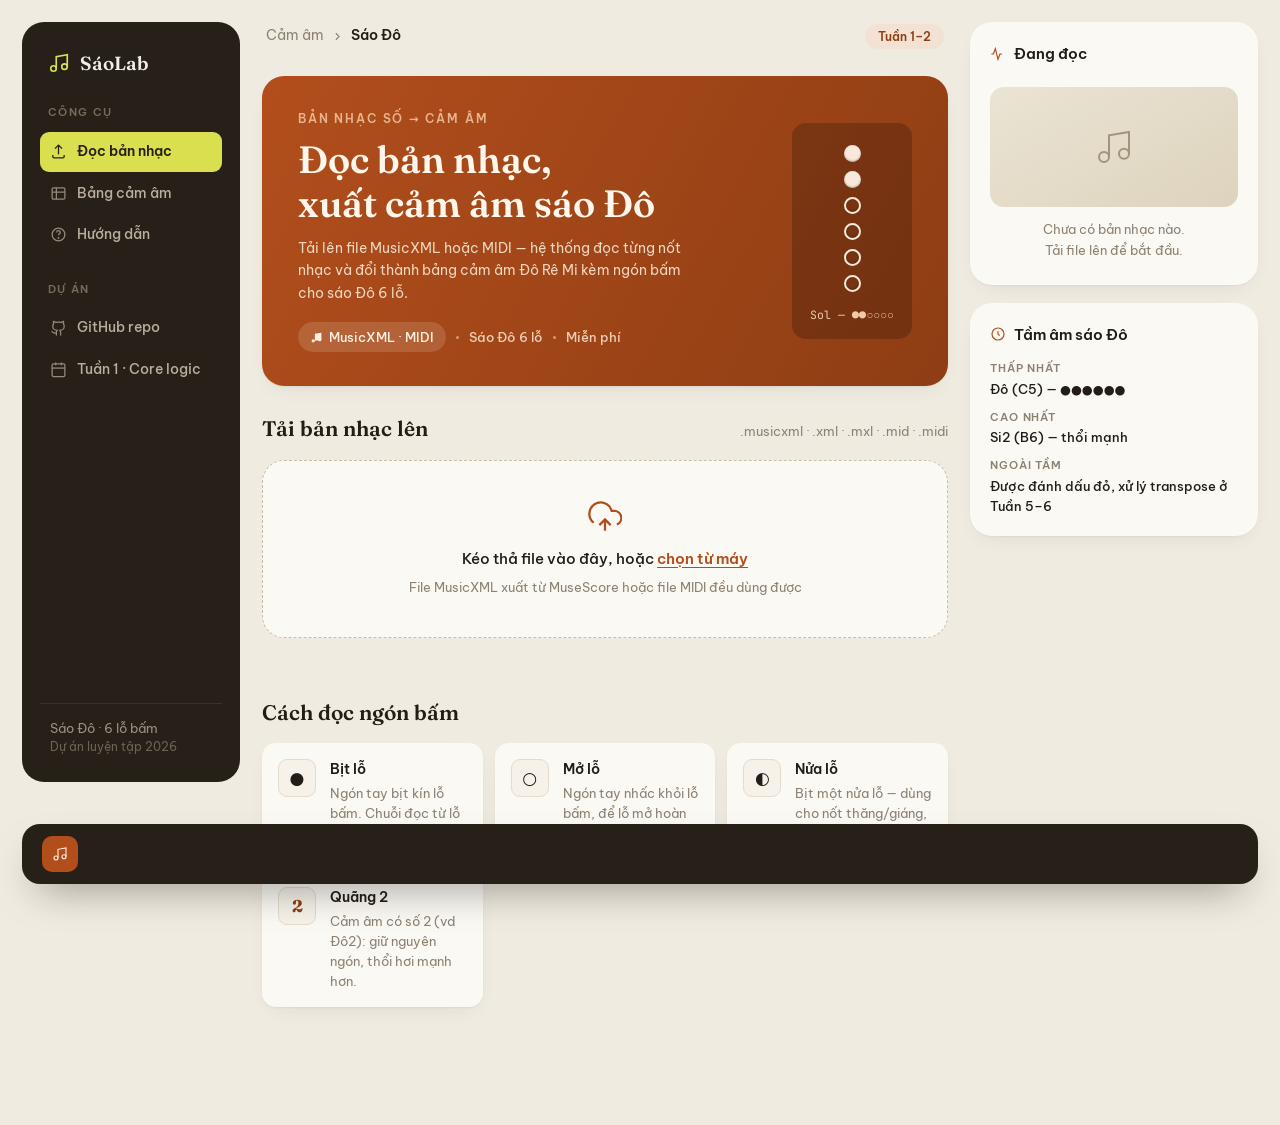
==== static/index.html @ ae049bcb "Tuần 1-2: Core logic đọc bản nhạc → cảm âm sáo Đô - FastAPI: POST /api/parse nhận MusicXML/MIDI, trả" ====
<!DOCTYPE html>
<html lang="vi">
<head>
<meta charset="UTF-8">
<meta name="viewport" content="width=device-width, initial-scale=1">
<title>Cảm âm sáo Đô — Đọc bản nhạc</title>
<link rel="preconnect" href="https://fonts.googleapis.com">
<link rel="preconnect" href="https://fonts.gstatic.com" crossorigin>
<link href="https://fonts.googleapis.com/css2?family=Fraunces:opsz,wght@9..144,500;9..144,600;9..144,700&family=Be+Vietnam+Pro:wght@400;500;600;700&family=JetBrains+Mono:wght@400;600&display=swap" rel="stylesheet">
<link rel="stylesheet" href="style.css">
</head>
<body>

<div class="app">

  <!-- ===== Sidebar ===== -->
  <aside class="sidebar">
    <div class="logo">
      <svg viewBox="0 0 24 24" fill="none" stroke="currentColor" stroke-width="1.8" width="22" height="22" aria-hidden="true">
        <path d="M9 18V5l12-2v13"/><circle cx="6" cy="18" r="3"/><circle cx="18" cy="16" r="3"/>
      </svg>
      <span>SáoLab</span>
    </div>

    <nav class="nav-group" aria-label="Công cụ">
      <p class="nav-title">Công cụ</p>
      <a href="#doc-ban-nhac" class="nav-item active">
        <svg viewBox="0 0 24 24" fill="none" stroke="currentColor" stroke-width="1.8" width="17" height="17" aria-hidden="true"><path d="M12 3v13"/><path d="m7 8 5-5 5 5"/><path d="M4 17v2a2 2 0 0 0 2 2h12a2 2 0 0 0 2-2v-2"/></svg>
        Đọc bản nhạc
      </a>
      <a href="#ket-qua" class="nav-item">
        <svg viewBox="0 0 24 24" fill="none" stroke="currentColor" stroke-width="1.8" width="17" height="17" aria-hidden="true"><rect x="3" y="4" width="18" height="16" rx="2"/><path d="M3 10h18M9 4v16"/></svg>
        Bảng cảm âm
      </a>
      <a href="#huong-dan" class="nav-item">
        <svg viewBox="0 0 24 24" fill="none" stroke="currentColor" stroke-width="1.8" width="17" height="17" aria-hidden="true"><circle cx="12" cy="12" r="9"/><path d="M9.5 9a2.5 2.5 0 0 1 5 0c0 1.7-2.5 2-2.5 4"/><circle cx="12" cy="17" r=".5" fill="currentColor"/></svg>
        Hướng dẫn
      </a>
    </nav>

    <nav class="nav-group" aria-label="Dự án">
      <p class="nav-title">Dự án</p>
      <a href="https://github.com/ducnguyenzz2208-wq/musicweb" target="_blank" rel="noopener" class="nav-item">
        <svg viewBox="0 0 24 24" fill="none" stroke="currentColor" stroke-width="1.8" width="17" height="17" aria-hidden="true"><path d="M15 22v-4a4.8 4.8 0 0 0-1-3.5c3 0 6-2 6-5.5.08-1.25-.27-2.48-1-3.5.28-1.15.28-2.35 0-3.5 0 0-1 0-3 1.5-2.64-.5-5.36-.5-8 0C6 2 5 2 5 2c-.3 1.15-.3 2.35 0 3.5A5.4 5.4 0 0 0 4 9c0 3.5 3 5.5 6 5.5-.39.49-.68 1.05-.85 1.65S8.93 17.38 9 18v4"/><path d="M9 18c-4.51 2-5-2-7-2"/></svg>
        GitHub repo
      </a>
      <span class="nav-item nav-static">
        <svg viewBox="0 0 24 24" fill="none" stroke="currentColor" stroke-width="1.8" width="17" height="17" aria-hidden="true"><path d="M8 2v4M16 2v4"/><rect x="3" y="4" width="18" height="18" rx="2"/><path d="M3 10h18"/></svg>
        Tuần 1 · Core logic
      </span>
    </nav>

    <div class="sidebar-foot">
      <p>Sáo Đô · 6 lỗ bấm</p>
      <p class="dim">Dự án luyện tập 2026</p>
    </div>
  </aside>

  <!-- ===== Main ===== -->
  <main class="main" id="doc-ban-nhac">

    <header class="topbar">
      <nav class="crumbs" aria-label="Vị trí">
        <span>Cảm âm</span>
        <svg viewBox="0 0 24 24" fill="none" stroke="currentColor" stroke-width="2" width="13" height="13" aria-hidden="true"><path d="m9 18 6-6-6-6"/></svg>
        <strong>Sáo Đô</strong>
      </nav>
      <div class="topbar-right">
        <span class="badge-week">Tuần 1–2</span>
      </div>
    </header>

    <!-- Hero -->
    <section class="hero">
      <div class="hero-text">
        <p class="hero-eyebrow">Bản nhạc số → cảm âm</p>
        <h1>Đọc bản nhạc,<br>xuất cảm âm sáo Đô</h1>
        <p class="hero-sub">Tải lên file MusicXML hoặc MIDI — hệ thống đọc từng nốt nhạc
        và đổi thành bảng cảm âm Đô&nbsp;Rê&nbsp;Mi kèm ngón bấm cho sáo Đô 6 lỗ.</p>
        <div class="hero-meta">
          <span class="hero-chip">
            <svg viewBox="0 0 24 24" fill="currentColor" width="13" height="13" aria-hidden="true"><path d="M9 18V5l12-2v13"/><circle cx="6" cy="18" r="3"/><circle cx="18" cy="16" r="3"/></svg>
            MusicXML · MIDI
          </span>
          <span class="hero-dot" aria-hidden="true"></span>
          <span>Sáo Đô 6 lỗ</span>
          <span class="hero-dot" aria-hidden="true"></span>
          <span>Miễn phí</span>
        </div>
      </div>
      <div class="hero-art" aria-hidden="true">
        <div class="hero-holes">
          <span class="h"></span><span class="h"></span><span class="h open"></span>
          <span class="h open"></span><span class="h open"></span><span class="h open"></span>
        </div>
        <p class="hero-art-label">Sol — ●●○○○○</p>
      </div>
    </section>

    <!-- Upload -->
    <section class="upload-wrap">
      <div class="section-head">
        <h2>Tải bản nhạc lên</h2>
        <span class="section-hint">.musicxml · .xml · .mxl · .mid · .midi</span>
      </div>

      <div class="dropzone" id="dropzone" tabindex="0" role="button"
           aria-label="Kéo thả hoặc bấm để chọn file bản nhạc">
        <svg class="dz-icon" viewBox="0 0 24 24" fill="none" stroke="currentColor" stroke-width="1.6" width="34" height="34" aria-hidden="true">
          <path d="M12 13v8"/><path d="m8 17 4-4 4 4"/>
          <path d="M20.4 16.6A5 5 0 0 0 18 7h-1.3A8 8 0 1 0 4 15.3"/>
        </svg>
        <p class="dz-main">Kéo thả file vào đây, hoặc <span class="dz-link">chọn từ máy</span></p>
        <p class="dz-sub">File MusicXML xuất từ MuseScore hoặc file MIDI đều dùng được</p>
        <input type="file" id="fileInput" accept=".xml,.musicxml,.mxl,.mid,.midi" hidden>
      </div>

      <p class="upload-status" id="uploadStatus" role="status" aria-live="polite"></p>
    </section>

    <!-- Results -->
    <section class="results" id="ket-qua" hidden>
      <div class="section-head">
        <h2>Bảng cảm âm</h2>
        <button class="btn-download" id="btnDownload" type="button">
          <svg viewBox="0 0 24 24" fill="none" stroke="currentColor" stroke-width="2" width="15" height="15" aria-hidden="true"><path d="M12 3v12"/><path d="m7 11 5 5 5-5"/><path d="M5 21h14"/></svg>
          Tải về (.txt)
        </button>
      </div>

      <div class="stats" id="stats"></div>

      <div class="table-scroll">
        <table class="note-table" id="noteTable">
          <thead>
            <tr>
              <th class="col-num">#</th>
              <th>Nốt nhạc</th>
              <th>Cảm âm</th>
              <th>Ngón bấm</th>
              <th>Trường độ</th>
              <th>Ghi chú</th>
            </tr>
          </thead>
          <tbody></tbody>
        </table>
      </div>
    </section>

    <!-- Guide -->
    <section class="guide" id="huong-dan">
      <div class="section-head"><h2>Cách đọc ngón bấm</h2></div>
      <div class="guide-grid">
        <article class="guide-card">
          <span class="guide-sym">●</span>
          <div><h3>Bịt lỗ</h3><p>Ngón tay bịt kín lỗ bấm. Chuỗi đọc từ lỗ gần lỗ thổi nhất.</p></div>
        </article>
        <article class="guide-card">
          <span class="guide-sym">○</span>
          <div><h3>Mở lỗ</h3><p>Ngón tay nhấc khỏi lỗ bấm, để lỗ mở hoàn toàn.</p></div>
        </article>
        <article class="guide-card">
          <span class="guide-sym">◐</span>
          <div><h3>Nửa lỗ</h3><p>Bịt một nửa lỗ — dùng cho nốt thăng/giáng, cần tập thêm.</p></div>
        </article>
        <article class="guide-card">
          <span class="guide-sym accent">2</span>
          <div><h3>Quãng 2</h3><p>Cảm âm có số 2 (vd Đô2): giữ nguyên ngón, thổi hơi mạnh hơn.</p></div>
        </article>
      </div>
    </section>

  </main>

  <!-- ===== Right rail ===== -->
  <aside class="rail">
    <div class="rail-card now-reading">
      <div class="rail-head">
        <svg viewBox="0 0 24 24" fill="none" stroke="currentColor" stroke-width="1.8" width="16" height="16" aria-hidden="true"><path d="M2 12h3l3-8 4 16 3-8h3"/></svg>
        <h2>Đang đọc</h2>
      </div>
      <div class="reading-empty" id="readingEmpty">
        <div class="reading-art" aria-hidden="true">
          <svg viewBox="0 0 24 24" fill="none" stroke="currentColor" stroke-width="1.2" width="40" height="40"><path d="M9 18V5l12-2v13"/><circle cx="6" cy="18" r="3"/><circle cx="18" cy="16" r="3"/></svg>
        </div>
        <p>Chưa có bản nhạc nào.<br>Tải file lên để bắt đầu.</p>
      </div>
      <div class="reading-info" id="readingInfo" hidden>
        <p class="reading-name" id="readingName"></p>
        <dl class="reading-facts" id="readingFacts"></dl>
      </div>
    </div>

    <div class="rail-card">
      <div class="rail-head">
        <svg viewBox="0 0 24 24" fill="none" stroke="currentColor" stroke-width="1.8" width="16" height="16" aria-hidden="true"><circle cx="12" cy="12" r="9"/><path d="M12 8v4l2.5 2.5"/></svg>
        <h2>Tầm âm sáo Đô</h2>
      </div>
      <ul class="range-list">
        <li><span class="range-key">Thấp nhất</span><span class="range-val">Đô (C5) — ●●●●●●</span></li>
        <li><span class="range-key">Cao nhất</span><span class="range-val">Si2 (B6) — thổi mạnh</span></li>
        <li><span class="range-key">Ngoài tầm</span><span class="range-val">Được đánh dấu đỏ, xử lý transpose ở Tuần 5–6</span></li>
      </ul>
    </div>
  </aside>

</div>

<!-- ===== Player-style summary bar ===== -->
<footer class="playbar" id="playbar" hidden>
  <div class="playbar-file">
    <span class="playbar-disc" aria-hidden="true">
      <svg viewBox="0 0 24 24" fill="none" stroke="currentColor" stroke-width="1.6" width="16" height="16"><path d="M9 18V5l12-2v13"/><circle cx="6" cy="18" r="3"/><circle cx="18" cy="16" r="3"/></svg>
    </span>
    <div>
      <p class="playbar-name" id="playbarName"></p>
      <p class="playbar-sub" id="playbarSub"></p>
    </div>
  </div>
  <div class="playbar-strip" id="playbarStrip" aria-label="Dải cảm âm xem nhanh"></div>
  <p class="playbar-count" id="playbarCount"></p>
</footer>

<script src="app.js"></script>
</body>
</html>
---- static/style.css ----
/* =========================================================
   Cảm âm sáo Đô — giao diện tông kem ấm, sidebar tối
   ========================================================= */

:root {
  --cream: #F0EBE1;        /* nền trang */
  --paper: #FBF9F4;        /* nền card */
  --paper-soft: #F6F2E9;   /* card phụ */
  --ink: #221D15;          /* chữ chính */
  --muted: #8D8272;        /* chữ phụ */
  --line: #E3DBCB;         /* viền mảnh */
  --sidebar: #262019;      /* sidebar nâu tối */
  --sidebar-text: #B9AE9D;
  --sidebar-active: #3A3226;
  --accent: #B24E1C;       /* cam đất — hero, nút chính */
  --accent-deep: #8E3D14;
  --accent-soft: #F3E2D3;
  --lime: #D9DF4E;         /* điểm nhấn kiểu waveform */
  --danger: #C03D2E;       /* nốt ngoài tầm */
  --danger-soft: #F7E4E0;
  --amber-soft: #F5EBD2;   /* nốt thăng */
  --radius-lg: 22px;
  --radius-md: 14px;
  --radius-sm: 9px;
  --shadow-card: 0 1px 2px rgba(34, 29, 21, .05), 0 8px 24px -12px rgba(34, 29, 21, .12);
  --font-display: "Fraunces", Georgia, serif;
  --font-body: "Be Vietnam Pro", system-ui, sans-serif;
  --font-mono: "JetBrains Mono", Consolas, monospace;
}

* { box-sizing: border-box; margin: 0; padding: 0; }

html { scroll-behavior: smooth; }
@media (prefers-reduced-motion: reduce) {
  html { scroll-behavior: auto; }
  *, *::before, *::after { animation: none !important; transition: none !important; }
}

body {
  font-family: var(--font-body);
  font-size: 15px;
  line-height: 1.6;
  color: var(--ink);
  background: var(--cream);
  min-height: 100dvh;
  padding-bottom: 96px; /* chỗ cho playbar */
}

/* ===== Khung tổng ===== */
.app {
  display: grid;
  grid-template-columns: 218px minmax(0, 1fr) 288px;
  gap: 22px;
  max-width: 1280px;
  margin: 0 auto;
  padding: 22px;
  align-items: start;
}

/* ===== Sidebar ===== */
.sidebar {
  position: sticky;
  top: 22px;
  display: flex;
  flex-direction: column;
  gap: 26px;
  background: var(--sidebar);
  color: var(--sidebar-text);
  border-radius: var(--radius-lg);
  padding: 26px 18px;
  min-height: calc(100dvh - 140px);
}

.logo {
  display: flex;
  align-items: center;
  gap: 10px;
  color: #F4EFE6;
  font-family: var(--font-display);
  font-size: 19px;
  font-weight: 600;
  padding: 0 8px;
}
.logo svg { color: var(--lime); flex: none; }

.nav-title {
  font-size: 11px;
  font-weight: 600;
  text-transform: uppercase;
  letter-spacing: .12em;
  color: #776C5B;
  padding: 0 8px;
  margin-bottom: 8px;
}

.nav-group { display: flex; flex-direction: column; gap: 2px; }

.nav-item {
  display: flex;
  align-items: center;
  gap: 10px;
  padding: 9px 10px;
  border-radius: var(--radius-sm);
  color: inherit;
  text-decoration: none;
  font-size: 13.5px;
  font-weight: 500;
  transition: background .15s ease, color .15s ease;
}
.nav-item svg { flex: none; opacity: .75; }
.nav-item:hover { background: var(--sidebar-active); color: #EFE9DE; }
.nav-item.active {
  background: var(--lime);
  color: var(--sidebar);
  font-weight: 600;
}
.nav-item.active svg { opacity: 1; }
.nav-item:focus-visible,
.dropzone:focus-visible,
.btn-download:focus-visible {
  outline: 2px solid var(--lime);
  outline-offset: 2px;
}
.nav-static { cursor: default; }

.sidebar-foot {
  margin-top: auto;
  padding: 14px 10px 0;
  border-top: 1px solid #3A3226;
  font-size: 12.5px;
  color: #9C9080;
}
.sidebar-foot .dim { color: #6E6353; font-size: 11.5px; }

/* ===== Main ===== */
.main { display: flex; flex-direction: column; gap: 26px; min-width: 0; }

.topbar {
  display: flex;
  align-items: center;
  justify-content: space-between;
  gap: 12px;
  padding: 2px 4px;
}
.crumbs {
  display: flex;
  align-items: center;
  gap: 7px;
  font-size: 13.5px;
  color: var(--muted);
}
.crumbs strong { color: var(--ink); font-weight: 600; }
.badge-week {
  font-size: 12px;
  font-weight: 600;
  color: var(--accent-deep);
  background: var(--accent-soft);
  border-radius: 999px;
  padding: 5px 13px;
}

/* ===== Hero ===== */
.hero {
  display: grid;
  grid-template-columns: minmax(0, 1fr) 190px;
  gap: 20px;
  align-items: center;
  background: linear-gradient(118deg, var(--accent) 0%, var(--accent-deep) 100%);
  color: #FBEFE4;
  border-radius: var(--radius-lg);
  padding: 34px 36px;
  box-shadow: var(--shadow-card);
}
.hero-eyebrow {
  font-size: 11.5px;
  font-weight: 600;
  text-transform: uppercase;
  letter-spacing: .16em;
  color: #E8B48E;
  margin-bottom: 10px;
}
.hero h1 {
  font-family: var(--font-display);
  font-size: clamp(26px, 3.4vw, 38px);
  font-weight: 600;
  line-height: 1.14;
  text-wrap: balance;
  color: #FFF6EC;
  margin-bottom: 12px;
}
.hero-sub { max-width: 46ch; font-size: 14px; color: #F0D6BF; }
.hero-meta {
  display: flex;
  align-items: center;
  flex-wrap: wrap;
  gap: 10px;
  margin-top: 18px;
  font-size: 12.5px;
  font-weight: 500;
  color: #EDCDB2;
}
.hero-chip {
  display: inline-flex;
  align-items: center;
  gap: 6px;
  background: rgba(255, 246, 236, .14);
  border-radius: 999px;
  padding: 5px 12px;
  color: #FFF1E2;
}
.hero-dot { width: 3px; height: 3px; border-radius: 50%; background: #D89A6C; }

.hero-art {
  justify-self: end;
  text-align: center;
  background: rgba(30, 15, 6, .25);
  border-radius: var(--radius-md);
  padding: 22px 18px 14px;
}
.hero-holes { display: flex; flex-direction: column; gap: 9px; align-items: center; }
.hero-holes .h {
  width: 17px; height: 17px;
  border-radius: 50%;
  background: #F8E9DA;
  box-shadow: inset 0 -1px 2px rgba(0,0,0,.25);
}
.hero-holes .h.open {
  background: transparent;
  border: 2px solid #F8E9DA;
}
.hero-art-label {
  margin-top: 14px;
  font-family: var(--font-mono);
  font-size: 11.5px;
  color: #EFC9A8;
  white-space: nowrap;
}

/* ===== Section chung ===== */
.section-head {
  display: flex;
  align-items: baseline;
  justify-content: space-between;
  gap: 12px;
  margin-bottom: 14px;
}
.section-head h2 {
  font-family: var(--font-display);
  font-size: 21px;
  font-weight: 600;
}
.section-hint { font-size: 12.5px; color: var(--muted); }

/* ===== Dropzone ===== */
.dropzone {
  display: flex;
  flex-direction: column;
  align-items: center;
  gap: 6px;
  text-align: center;
  background: var(--paper);
  border: 1.5px dashed #C9BDA4;
  border-radius: var(--radius-lg);
  padding: 40px 24px;
  cursor: pointer;
  transition: border-color .15s ease, background .15s ease, transform .15s ease;
}
.dropzone:hover, .dropzone.dragover {
  border-color: var(--accent);
  background: #FDF6EE;
}
.dropzone.dragover { transform: scale(1.005); }
.dz-icon { color: var(--accent); margin-bottom: 6px; }
.dz-main { font-size: 15px; font-weight: 500; }
.dz-link { color: var(--accent); font-weight: 600; text-decoration: underline; text-underline-offset: 3px; }
.dz-sub { font-size: 12.5px; color: var(--muted); }

.upload-status { min-height: 22px; margin-top: 10px; font-size: 13.5px; color: var(--muted); }
.upload-status.error { color: var(--danger); font-weight: 500; }
.upload-status.busy::before {
  content: "";
  display: inline-block;
  width: 12px; height: 12px;
  margin-right: 8px;
  border: 2px solid var(--line);
  border-top-color: var(--accent);
  border-radius: 50%;
  vertical-align: -2px;
  animation: quay .7s linear infinite;
}
@keyframes quay { to { transform: rotate(360deg); } }

/* ===== Stats ===== */
.stats {
  display: grid;
  grid-template-columns: repeat(auto-fit, minmax(130px, 1fr));
  gap: 12px;
  margin-bottom: 16px;
}
.stat {
  background: var(--paper);
  border-radius: var(--radius-md);
  padding: 14px 16px;
  box-shadow: var(--shadow-card);
}
.stat .num {
  font-family: var(--font-display);
  font-size: 24px;
  font-weight: 600;
  font-variant-numeric: tabular-nums;
}
.stat .lbl { font-size: 12px; color: var(--muted); font-weight: 500; }
.stat.warn .num { color: var(--danger); }

/* ===== Bảng cảm âm ===== */
.table-scroll {
  overflow-x: auto;
  background: var(--paper);
  border-radius: var(--radius-lg);
  box-shadow: var(--shadow-card);
}
.note-table { width: 100%; border-collapse: collapse; font-size: 13.5px; }
.note-table th {
  text-align: left;
  font-size: 11px;
  font-weight: 600;
  text-transform: uppercase;
  letter-spacing: .1em;
  color: var(--muted);
  padding: 14px 16px 10px;
  border-bottom: 1px solid var(--line);
  white-space: nowrap;
}
.note-table td {
  padding: 10px 16px;
  border-bottom: 1px solid #EFE9DC;
  vertical-align: middle;
}
.note-table tbody tr:last-child td { border-bottom: none; }
.note-table tbody tr:hover td { background: #F7F2E8; }
.col-num { width: 44px; }
.td-num { color: var(--muted); font-variant-numeric: tabular-nums; font-size: 12px; }
.td-pitch { font-family: var(--font-mono); font-size: 12.5px; color: var(--muted); }
.td-camam { font-weight: 600; font-size: 14.5px; }
.td-finger { font-family: var(--font-mono); font-size: 14px; letter-spacing: .12em; white-space: nowrap; }
.td-note-extra { font-size: 12px; color: var(--muted); }

tr.row-rest td { color: #A79B87; background: #F8F4EB; }
tr.row-rest .td-camam { font-weight: 400; font-style: italic; }
tr.row-out td { background: var(--danger-soft); }
tr.row-out .td-camam, tr.row-out .td-note-extra { color: var(--danger); }
tr.row-sharp .td-camam::after {
  content: "nửa lỗ";
  margin-left: 8px;
  font-size: 10px;
  font-weight: 600;
  text-transform: uppercase;
  letter-spacing: .06em;
  color: var(--accent-deep);
  background: var(--amber-soft);
  border-radius: 999px;
  padding: 2px 8px;
  vertical-align: 1px;
}

/* ===== Nút tải về ===== */
.btn-download {
  display: inline-flex;
  align-items: center;
  gap: 7px;
  font: 600 13px var(--font-body);
  color: #FFF6EC;
  background: var(--accent);
  border: none;
  border-radius: 999px;
  padding: 9px 18px;
  cursor: pointer;
  transition: background .15s ease, transform .1s ease;
}
.btn-download:hover { background: var(--accent-deep); }
.btn-download:active { transform: scale(.97); }

/* ===== Guide ===== */
.guide-grid {
  display: grid;
  grid-template-columns: repeat(auto-fit, minmax(200px, 1fr));
  gap: 12px;
}
.guide-card {
  display: flex;
  gap: 14px;
  align-items: flex-start;
  background: var(--paper);
  border-radius: var(--radius-md);
  padding: 16px;
  box-shadow: var(--shadow-card);
}
.guide-sym {
  flex: none;
  width: 38px; height: 38px;
  display: grid;
  place-items: center;
  font-size: 17px;
  background: var(--paper-soft);
  border: 1px solid var(--line);
  border-radius: var(--radius-sm);
}
.guide-sym.accent { color: var(--accent-deep); font-weight: 700; font-family: var(--font-display); }
.guide-card h3 { font-size: 13.5px; font-weight: 600; margin-bottom: 2px; }
.guide-card p { font-size: 12.5px; color: var(--muted); }

/* ===== Right rail ===== */
.rail {
  position: sticky;
  top: 22px;
  display: flex;
  flex-direction: column;
  gap: 18px;
}
.rail-card {
  background: var(--paper);
  border-radius: var(--radius-lg);
  padding: 20px;
  box-shadow: var(--shadow-card);
}
.rail-head {
  display: flex;
  align-items: center;
  gap: 8px;
  margin-bottom: 14px;
  color: var(--ink);
}
.rail-head svg { color: var(--accent); }
.rail-head h2 { font-size: 14.5px; font-weight: 600; }

.reading-empty { text-align: center; color: var(--muted); font-size: 13px; padding: 8px 0 4px; }
.reading-art {
  display: grid;
  place-items: center;
  height: 120px;
  border-radius: var(--radius-md);
  background: linear-gradient(150deg, #EBE4D4, #DDD3BD);
  color: #A2937B;
  margin-bottom: 12px;
}
.reading-name {
  font-weight: 600;
  font-size: 14px;
  margin-bottom: 10px;
  word-break: break-all;
}
.reading-facts { display: flex; flex-direction: column; gap: 7px; }
.reading-facts > div {
  display: flex;
  justify-content: space-between;
  gap: 10px;
  font-size: 12.5px;
}
.reading-facts dt { color: var(--muted); }
.reading-facts dd { font-weight: 600; font-variant-numeric: tabular-nums; }
.reading-facts dd.warn { color: var(--danger); }

.range-list { list-style: none; display: flex; flex-direction: column; gap: 10px; }
.range-list li { display: flex; flex-direction: column; gap: 1px; font-size: 12.5px; }
.range-key { color: var(--muted); font-size: 11px; text-transform: uppercase; letter-spacing: .08em; font-weight: 600; }
.range-val { font-weight: 500; }

/* ===== Playbar ===== */
.playbar {
  position: fixed;
  left: 50%;
  bottom: 16px;
  transform: translateX(-50%);
  width: min(1236px, calc(100vw - 44px));
  display: grid;
  grid-template-columns: minmax(150px, 240px) minmax(0, 1fr) auto;
  align-items: center;
  gap: 18px;
  background: var(--sidebar);
  color: #EFE9DE;
  border-radius: 18px;
  padding: 12px 20px;
  box-shadow: 0 18px 40px -18px rgba(20, 15, 8, .55);
}
.playbar-file { display: flex; align-items: center; gap: 12px; min-width: 0; }
.playbar-disc {
  flex: none;
  width: 36px; height: 36px;
  display: grid;
  place-items: center;
  background: var(--accent);
  color: #FFF1E2;
  border-radius: 10px;
}
.playbar-name {
  font-size: 13px;
  font-weight: 600;
  white-space: nowrap;
  overflow: hidden;
  text-overflow: ellipsis;
}
.playbar-sub { font-size: 11.5px; color: #9C9080; }
.playbar-strip {
  display: flex;
  align-items: flex-end;
  gap: 3px;
  height: 34px;
  overflow: hidden;
}
.playbar-strip .bar {
  flex: none;
  width: 4px;
  border-radius: 2px;
  background: var(--lime);
  opacity: .9;
}
.playbar-strip .bar.rest { background: #55503F; }
.playbar-strip .bar.out { background: #C0563F; }
.playbar-count {
  font-size: 12px;
  color: #B9AE9D;
  font-variant-numeric: tabular-nums;
  white-space: nowrap;
}

/* ===== Responsive ===== */
@media (max-width: 1080px) {
  .app { grid-template-columns: 200px minmax(0, 1fr); }
  .rail { grid-column: 2; position: static; flex-direction: row; flex-wrap: wrap; }
  .rail-card { flex: 1 1 260px; }
}
@media (max-width: 760px) {
  .app { grid-template-columns: 1fr; padding: 14px; gap: 16px; }
  .sidebar {
    position: static;
    min-height: 0;
    flex-direction: row;
    flex-wrap: wrap;
    align-items: center;
    gap: 12px;
    padding: 14px 16px;
  }
  .nav-group { flex-direction: row; flex-wrap: wrap; }
  .nav-title, .sidebar-foot { display: none; }
  .hero { grid-template-columns: 1fr; padding: 26px 22px; }
  .hero-art { display: none; }
  .rail { flex-direction: column; }
  .playbar { grid-template-columns: minmax(0, 1fr) auto; }
  .playbar-strip { display: none; }
}
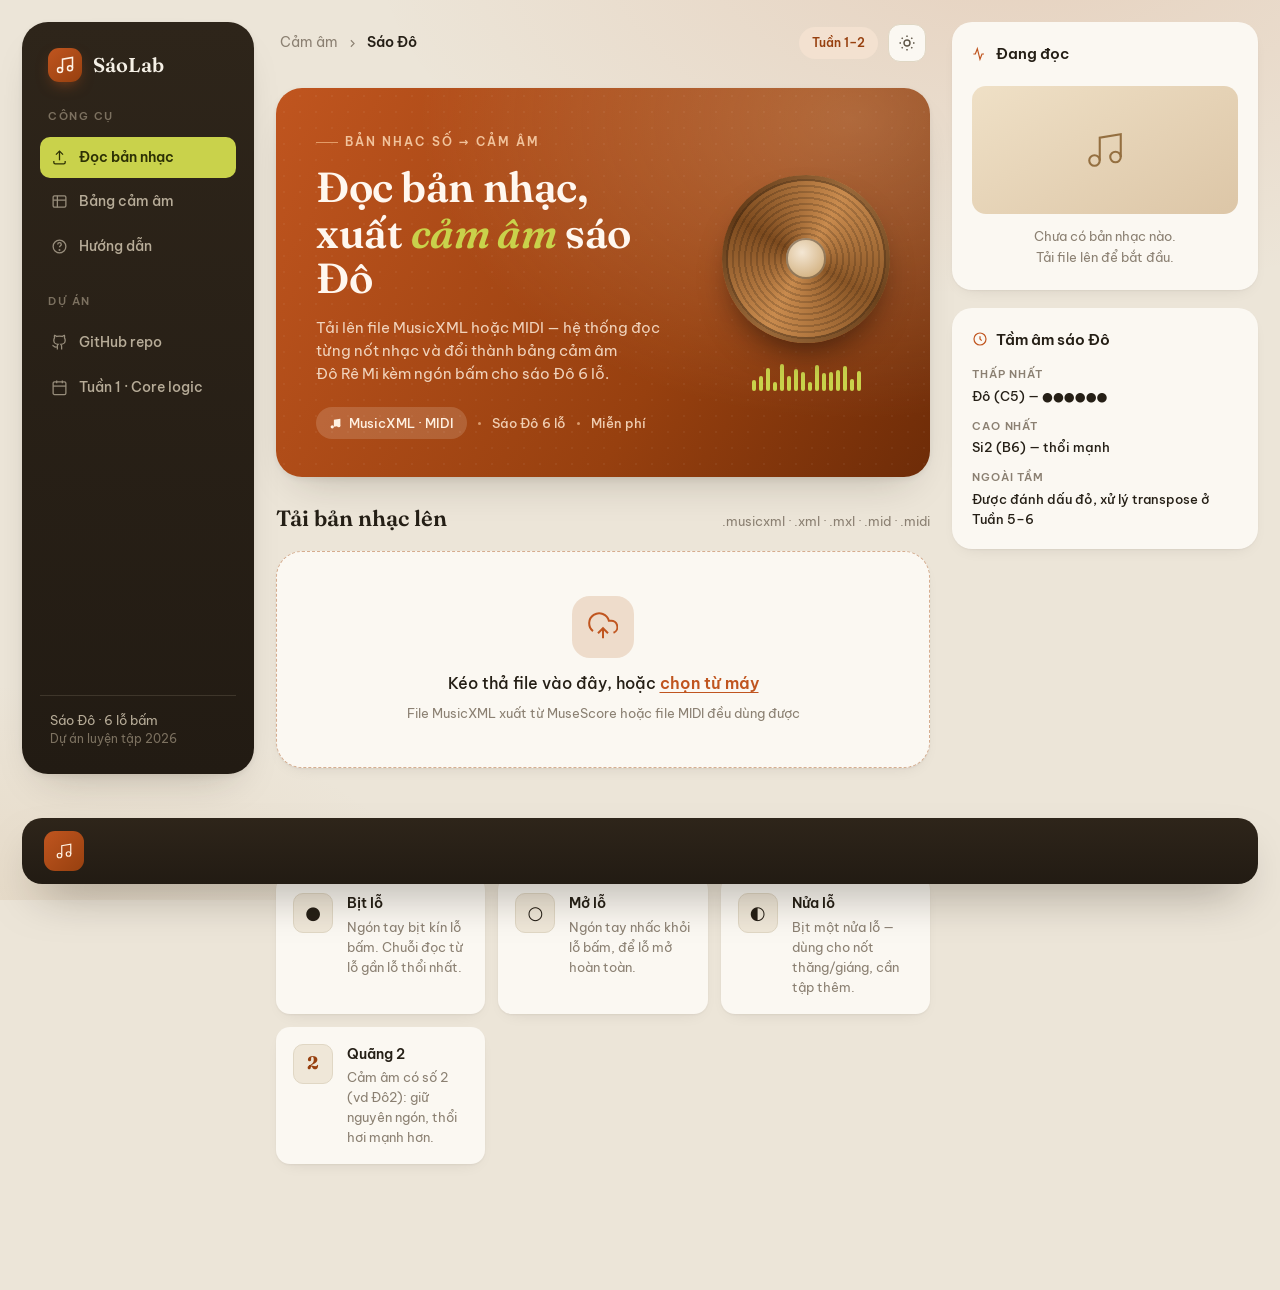
==== commit a80d7fd1: "Thiết kế lại giao diện + thêm bản demo tĩnh - Redesign "music studio": token hoá màu, dark mode + nú" ====
--- a/static/index.html
+++ b/static/index.html
@@ -6,7 +6,7 @@
 <title>Cảm âm sáo Đô — Đọc bản nhạc</title>
 <link rel="preconnect" href="https://fonts.googleapis.com">
 <link rel="preconnect" href="https://fonts.gstatic.com" crossorigin>
-<link href="https://fonts.googleapis.com/css2?family=Fraunces:opsz,wght@9..144,500;9..144,600;9..144,700&family=Be+Vietnam+Pro:wght@400;500;600;700&family=JetBrains+Mono:wght@400;600&display=swap" rel="stylesheet">
+<link href="https://fonts.googleapis.com/css2?family=Fraunces:ital,opsz,wght@0,9..144,500;0,9..144,600;0,9..144,700;1,9..144,600&family=Be+Vietnam+Pro:wght@400;500;600;700&family=JetBrains+Mono:wght@400;600&display=swap" rel="stylesheet">
 <link rel="stylesheet" href="style.css">
 </head>
 <body>
@@ -16,9 +16,9 @@
   <!-- ===== Sidebar ===== -->
   <aside class="sidebar">
     <div class="logo">
-      <svg viewBox="0 0 24 24" fill="none" stroke="currentColor" stroke-width="1.8" width="22" height="22" aria-hidden="true">
-        <path d="M9 18V5l12-2v13"/><circle cx="6" cy="18" r="3"/><circle cx="18" cy="16" r="3"/>
-      </svg>
+      <span class="logo-badge">
+        <svg viewBox="0 0 24 24" fill="none" stroke="currentColor" stroke-width="1.8" width="20" height="20" aria-hidden="true"><path d="M9 18V5l12-2v13"/><circle cx="6" cy="18" r="3"/><circle cx="18" cy="16" r="3"/></svg>
+      </span>
       <span>SáoLab</span>
     </div>
 
@@ -67,6 +67,10 @@
       </nav>
       <div class="topbar-right">
         <span class="badge-week">Tuần 1–2</span>
+        <button class="icon-btn" id="themeToggle" type="button" aria-label="Đổi giao diện sáng/tối">
+          <svg class="sun" viewBox="0 0 24 24" fill="none" stroke="currentColor" stroke-width="1.9" width="18" height="18" aria-hidden="true"><circle cx="12" cy="12" r="4"/><path d="M12 2v2M12 20v2M4.9 4.9l1.4 1.4M17.7 17.7l1.4 1.4M2 12h2M20 12h2M4.9 19.1l1.4-1.4M17.7 6.3l1.4-1.4"/></svg>
+          <svg class="moon" viewBox="0 0 24 24" fill="none" stroke="currentColor" stroke-width="1.9" width="18" height="18" aria-hidden="true"><path d="M21 12.8A9 9 0 1 1 11.2 3a7 7 0 0 0 9.8 9.8z"/></svg>
+        </button>
       </div>
     </header>
 
@@ -74,7 +78,7 @@
     <section class="hero">
       <div class="hero-text">
         <p class="hero-eyebrow">Bản nhạc số → cảm âm</p>
-        <h1>Đọc bản nhạc,<br>xuất cảm âm sáo Đô</h1>
+        <h1>Đọc bản nhạc,<br>xuất <em>cảm âm</em> sáo Đô</h1>
         <p class="hero-sub">Tải lên file MusicXML hoặc MIDI — hệ thống đọc từng nốt nhạc
         và đổi thành bảng cảm âm Đô&nbsp;Rê&nbsp;Mi kèm ngón bấm cho sáo Đô 6 lỗ.</p>
         <div class="hero-meta">
@@ -89,11 +93,8 @@
         </div>
       </div>
       <div class="hero-art" aria-hidden="true">
-        <div class="hero-holes">
-          <span class="h"></span><span class="h"></span><span class="h open"></span>
-          <span class="h open"></span><span class="h open"></span><span class="h open"></span>
-        </div>
-        <p class="hero-art-label">Sol — ●●○○○○</p>
+        <div class="hero-disc"></div>
+        <div class="hero-wave" id="heroWave"></div>
       </div>
     </section>
 
@@ -106,10 +107,9 @@
 
       <div class="dropzone" id="dropzone" tabindex="0" role="button"
            aria-label="Kéo thả hoặc bấm để chọn file bản nhạc">
-        <svg class="dz-icon" viewBox="0 0 24 24" fill="none" stroke="currentColor" stroke-width="1.6" width="34" height="34" aria-hidden="true">
-          <path d="M12 13v8"/><path d="m8 17 4-4 4 4"/>
-          <path d="M20.4 16.6A5 5 0 0 0 18 7h-1.3A8 8 0 1 0 4 15.3"/>
-        </svg>
+        <span class="dz-icon">
+          <svg viewBox="0 0 24 24" fill="none" stroke="currentColor" stroke-width="1.6" width="30" height="30" aria-hidden="true"><path d="M12 13v8"/><path d="m8 17 4-4 4 4"/><path d="M20.4 16.6A5 5 0 0 0 18 7h-1.3A8 8 0 1 0 4 15.3"/></svg>
+        </span>
         <p class="dz-main">Kéo thả file vào đây, hoặc <span class="dz-link">chọn từ máy</span></p>
         <p class="dz-sub">File MusicXML xuất từ MuseScore hoặc file MIDI đều dùng được</p>
         <input type="file" id="fileInput" accept=".xml,.musicxml,.mxl,.mid,.midi" hidden>
@@ -181,11 +181,15 @@
       </div>
       <div class="reading-empty" id="readingEmpty">
         <div class="reading-art" aria-hidden="true">
-          <svg viewBox="0 0 24 24" fill="none" stroke="currentColor" stroke-width="1.2" width="40" height="40"><path d="M9 18V5l12-2v13"/><circle cx="6" cy="18" r="3"/><circle cx="18" cy="16" r="3"/></svg>
+          <svg viewBox="0 0 24 24" fill="none" stroke="currentColor" stroke-width="1.2" width="42" height="42"><path d="M9 18V5l12-2v13"/><circle cx="6" cy="18" r="3"/><circle cx="18" cy="16" r="3"/></svg>
         </div>
         <p>Chưa có bản nhạc nào.<br>Tải file lên để bắt đầu.</p>
       </div>
       <div class="reading-info" id="readingInfo" hidden>
+        <div class="reading-cover" aria-hidden="true">
+          <span class="cover-note" id="coverNote">♪</span>
+          <div class="cover-wave" id="coverWave"></div>
+        </div>
         <p class="reading-name" id="readingName"></p>
         <dl class="reading-facts" id="readingFacts"></dl>
       </div>
@@ -210,7 +214,7 @@
 <footer class="playbar" id="playbar" hidden>
   <div class="playbar-file">
     <span class="playbar-disc" aria-hidden="true">
-      <svg viewBox="0 0 24 24" fill="none" stroke="currentColor" stroke-width="1.6" width="16" height="16"><path d="M9 18V5l12-2v13"/><circle cx="6" cy="18" r="3"/><circle cx="18" cy="16" r="3"/></svg>
+      <svg viewBox="0 0 24 24" fill="none" stroke="currentColor" stroke-width="1.6" width="18" height="18"><path d="M9 18V5l12-2v13"/><circle cx="6" cy="18" r="3"/><circle cx="18" cy="16" r="3"/></svg>
     </span>
     <div>
       <p class="playbar-name" id="playbarName"></p>
--- a/static/style.css
+++ b/static/style.css
@@ -1,31 +1,119 @@
 /* =========================================================
-   Cảm âm sáo Đô — giao diện tông kem ấm, sidebar tối
+   Cảm âm sáo Đô — Giao diện "music studio"
+   Tông kem ấm + gỗ sáo, sidebar espresso, hỗ trợ dark mode.
+   Token hoá màu để light/dark dùng chung component.
    ========================================================= */
 
 :root {
-  --cream: #F0EBE1;        /* nền trang */
-  --paper: #FBF9F4;        /* nền card */
-  --paper-soft: #F6F2E9;   /* card phụ */
-  --ink: #221D15;          /* chữ chính */
-  --muted: #8D8272;        /* chữ phụ */
-  --line: #E3DBCB;         /* viền mảnh */
-  --sidebar: #262019;      /* sidebar nâu tối */
-  --sidebar-text: #B9AE9D;
-  --sidebar-active: #3A3226;
-  --accent: #B24E1C;       /* cam đất — hero, nút chính */
-  --accent-deep: #8E3D14;
-  --accent-soft: #F3E2D3;
-  --lime: #D9DF4E;         /* điểm nhấn kiểu waveform */
-  --danger: #C03D2E;       /* nốt ngoài tầm */
-  --danger-soft: #F7E4E0;
-  --amber-soft: #F5EBD2;   /* nốt thăng */
-  --radius-lg: 22px;
-  --radius-md: 14px;
-  --radius-sm: 9px;
-  --shadow-card: 0 1px 2px rgba(34, 29, 21, .05), 0 8px 24px -12px rgba(34, 29, 21, .12);
-  --font-display: "Fraunces", Georgia, serif;
-  --font-body: "Be Vietnam Pro", system-ui, sans-serif;
-  --font-mono: "JetBrains Mono", Consolas, monospace;
+  /* --- Nền & bề mặt --- */
+  --bg: #ECE5D8;
+  --bg-grain: #E5DCCB;
+  --surface: #FBF8F2;
+  --surface-2: #F4EEE2;
+  --surface-inset: #EFE7D8;
+  --sidebar: #221B13;
+  --sidebar-2: #2E251A;
+  --sidebar-hover: #392F20;
+  --sidebar-text: #B7AC98;
+  --sidebar-dim: #7C7160;
+
+  /* --- Chữ --- */
+  --text: #251F16;
+  --text-2: #5C5344;
+  --muted: #8B8072;
+  --on-accent: #FFF6EC;
+
+  /* --- Đường nét --- */
+  --line: #E0D7C4;
+  --line-2: #EBE3D3;
+
+  /* --- Màu thương hiệu --- */
+  --accent: #C0551F;       /* cam đất */
+  --accent-deep: #97400F;
+  --accent-soft: #F3E1D0;
+  --wood: #B98A4E;         /* gỗ sáo */
+  --wood-soft: #EFE0C6;
+  --lime: #C9D24B;         /* điểm nhấn waveform / active */
+  --lime-ink: #2C3005;
+
+  /* --- Ngữ nghĩa --- */
+  --danger: #C23A2A;
+  --danger-soft: #F7E1DC;
+  --sharp-soft: #F1E6CC;
+
+  /* --- Hình khối --- */
+  --r-xl: 26px;
+  --r-lg: 20px;
+  --r-md: 14px;
+  --r-sm: 10px;
+  --shadow-1: 0 1px 2px rgba(36,27,15,.05), 0 6px 18px -10px rgba(36,27,15,.14);
+  --shadow-2: 0 2px 6px rgba(36,27,15,.07), 0 20px 44px -22px rgba(36,27,15,.28);
+  --shadow-pop: 0 22px 48px -20px rgba(28,20,10,.5);
+
+  /* --- Chữ --- */
+  --font-display: "Fraunces", Georgia, "Times New Roman", serif;
+  --font-body: "Be Vietnam Pro", system-ui, -apple-system, sans-serif;
+  --font-mono: "JetBrains Mono", "Cascadia Code", Consolas, monospace;
+}
+
+/* ---- Dark mode: theo hệ thống ---- */
+@media (prefers-color-scheme: dark) {
+  :root {
+    --bg: #161210;
+    --bg-grain: #1B1613;
+    --surface: #221C17;
+    --surface-2: #2A231D;
+    --surface-inset: #1C1712;
+    --sidebar: #0F0C0A;
+    --sidebar-2: #191410;
+    --sidebar-hover: #2A221A;
+    --sidebar-text: #B3A794;
+    --sidebar-dim: #6E6353;
+    --text: #F2EADD;
+    --text-2: #C3B7A5;
+    --muted: #988C7B;
+    --on-accent: #FFF6EC;
+    --line: #33291F;
+    --line-2: #2A2219;
+    --accent: #E1712F;
+    --accent-deep: #C0551F;
+    --accent-soft: #3A281A;
+    --wood: #C99B5C;
+    --wood-soft: #33281B;
+    --lime: #D3DC5A;
+    --danger: #E8604F;
+    --danger-soft: #3A211C;
+    --sharp-soft: #352C18;
+    --shadow-1: 0 1px 2px rgba(0,0,0,.4), 0 8px 22px -12px rgba(0,0,0,.6);
+    --shadow-2: 0 2px 8px rgba(0,0,0,.5), 0 24px 50px -24px rgba(0,0,0,.8);
+    --shadow-pop: 0 22px 48px -18px rgba(0,0,0,.85);
+  }
+}
+
+/* ---- Ghi đè theo nút toggle (thắng cả media query) ---- */
+:root[data-theme="light"] {
+  --bg: #ECE5D8; --bg-grain: #E5DCCB; --surface: #FBF8F2; --surface-2: #F4EEE2;
+  --surface-inset: #EFE7D8; --sidebar: #221B13; --sidebar-2: #2E251A;
+  --sidebar-hover: #392F20; --sidebar-text: #B7AC98; --sidebar-dim: #7C7160;
+  --text: #251F16; --text-2: #5C5344; --muted: #8B8072; --line: #E0D7C4; --line-2: #EBE3D3;
+  --accent: #C0551F; --accent-deep: #97400F; --accent-soft: #F3E1D0;
+  --wood: #B98A4E; --wood-soft: #EFE0C6; --lime: #C9D24B;
+  --danger: #C23A2A; --danger-soft: #F7E1DC; --sharp-soft: #F1E6CC;
+  --shadow-1: 0 1px 2px rgba(36,27,15,.05), 0 6px 18px -10px rgba(36,27,15,.14);
+  --shadow-2: 0 2px 6px rgba(36,27,15,.07), 0 20px 44px -22px rgba(36,27,15,.28);
+  --shadow-pop: 0 22px 48px -20px rgba(28,20,10,.5);
+}
+:root[data-theme="dark"] {
+  --bg: #161210; --bg-grain: #1B1613; --surface: #221C17; --surface-2: #2A231D;
+  --surface-inset: #1C1712; --sidebar: #0F0C0A; --sidebar-2: #191410;
+  --sidebar-hover: #2A221A; --sidebar-text: #B3A794; --sidebar-dim: #6E6353;
+  --text: #F2EADD; --text-2: #C3B7A5; --muted: #988C7B; --line: #33291F; --line-2: #2A2219;
+  --accent: #E1712F; --accent-deep: #C0551F; --accent-soft: #3A281A;
+  --wood: #C99B5C; --wood-soft: #33281B; --lime: #D3DC5A;
+  --danger: #E8604F; --danger-soft: #3A211C; --sharp-soft: #352C18;
+  --shadow-1: 0 1px 2px rgba(0,0,0,.4), 0 8px 22px -12px rgba(0,0,0,.6);
+  --shadow-2: 0 2px 8px rgba(0,0,0,.5), 0 24px 50px -24px rgba(0,0,0,.8);
+  --shadow-pop: 0 22px 48px -18px rgba(0,0,0,.85);
 }
 
 * { box-sizing: border-box; margin: 0; padding: 0; }
@@ -33,25 +121,30 @@
 html { scroll-behavior: smooth; }
 @media (prefers-reduced-motion: reduce) {
   html { scroll-behavior: auto; }
-  *, *::before, *::after { animation: none !important; transition: none !important; }
+  *, *::before, *::after { animation-duration: .001ms !important; transition-duration: .001ms !important; }
 }
 
 body {
   font-family: var(--font-body);
   font-size: 15px;
   line-height: 1.6;
-  color: var(--ink);
-  background: var(--cream);
+  color: var(--text);
+  background:
+    radial-gradient(1100px 620px at 80% -8%, color-mix(in srgb, var(--accent) 14%, transparent), transparent 60%),
+    radial-gradient(900px 500px at -6% 110%, color-mix(in srgb, var(--wood) 16%, transparent), transparent 62%),
+    var(--bg);
+  background-attachment: fixed;
   min-height: 100dvh;
-  padding-bottom: 96px; /* chỗ cho playbar */
+  padding-bottom: 104px;
+  -webkit-font-smoothing: antialiased;
 }
 
 /* ===== Khung tổng ===== */
 .app {
   display: grid;
-  grid-template-columns: 218px minmax(0, 1fr) 288px;
+  grid-template-columns: 232px minmax(0, 1fr) 306px;
   gap: 22px;
-  max-width: 1280px;
+  max-width: 1340px;
   margin: 0 auto;
   padding: 22px;
   align-items: start;
@@ -64,487 +157,385 @@
   display: flex;
   flex-direction: column;
   gap: 26px;
-  background: var(--sidebar);
+  background: linear-gradient(180deg, var(--sidebar-2), var(--sidebar));
   color: var(--sidebar-text);
-  border-radius: var(--radius-lg);
+  border-radius: var(--r-xl);
   padding: 26px 18px;
-  min-height: calc(100dvh - 140px);
+  min-height: calc(100dvh - 148px);
+  box-shadow: var(--shadow-2);
 }
 
 .logo {
   display: flex;
   align-items: center;
-  gap: 10px;
-  color: #F4EFE6;
+  gap: 11px;
+  color: #F5F0E6;
   font-family: var(--font-display);
-  font-size: 19px;
+  font-size: 20px;
   font-weight: 600;
   padding: 0 8px;
 }
-.logo svg { color: var(--lime); flex: none; }
+.logo-badge {
+  display: grid; place-items: center;
+  width: 34px; height: 34px;
+  border-radius: 11px;
+  background: linear-gradient(140deg, var(--accent), var(--accent-deep));
+  color: #FFF3E6;
+  flex: none;
+  box-shadow: 0 6px 16px -6px color-mix(in srgb, var(--accent) 70%, transparent);
+}
 
 .nav-title {
-  font-size: 11px;
-  font-weight: 600;
-  text-transform: uppercase;
-  letter-spacing: .12em;
-  color: #776C5B;
-  padding: 0 8px;
-  margin-bottom: 8px;
-}
-
-.nav-group { display: flex; flex-direction: column; gap: 2px; }
+  font-size: 11px; font-weight: 600; text-transform: uppercase;
+  letter-spacing: .14em; color: var(--sidebar-dim);
+  padding: 0 8px; margin-bottom: 8px;
+}
+.nav-group { display: flex; flex-direction: column; gap: 3px; }
 
 .nav-item {
-  display: flex;
-  align-items: center;
-  gap: 10px;
-  padding: 9px 10px;
-  border-radius: var(--radius-sm);
-  color: inherit;
-  text-decoration: none;
-  font-size: 13.5px;
-  font-weight: 500;
-  transition: background .15s ease, color .15s ease;
-}
-.nav-item svg { flex: none; opacity: .75; }
-.nav-item:hover { background: var(--sidebar-active); color: #EFE9DE; }
-.nav-item.active {
-  background: var(--lime);
-  color: var(--sidebar);
-  font-weight: 600;
-}
+  display: flex; align-items: center; gap: 11px;
+  padding: 10px 11px; border-radius: var(--r-sm);
+  color: inherit; text-decoration: none;
+  font-size: 13.5px; font-weight: 500;
+  transition: background .16s ease, color .16s ease, transform .12s ease;
+}
+.nav-item svg { flex: none; opacity: .78; }
+.nav-item:hover { background: var(--sidebar-hover); color: #EFE9DE; }
+.nav-item.active { background: var(--lime); color: var(--lime-ink); font-weight: 600; }
 .nav-item.active svg { opacity: 1; }
-.nav-item:focus-visible,
-.dropzone:focus-visible,
-.btn-download:focus-visible {
+.nav-static { cursor: default; }
+.nav-static:hover { background: transparent; color: inherit; }
+
+:where(a, button, .dropzone, [tabindex]):focus-visible {
   outline: 2px solid var(--lime);
   outline-offset: 2px;
-}
-.nav-static { cursor: default; }
+  border-radius: 6px;
+}
 
 .sidebar-foot {
-  margin-top: auto;
-  padding: 14px 10px 0;
-  border-top: 1px solid #3A3226;
-  font-size: 12.5px;
-  color: #9C9080;
-}
-.sidebar-foot .dim { color: #6E6353; font-size: 11.5px; }
+  margin-top: auto; padding: 14px 10px 0;
+  border-top: 1px solid color-mix(in srgb, var(--sidebar-text) 18%, transparent);
+  font-size: 12.5px; color: var(--sidebar-text);
+}
+.sidebar-foot .dim { color: var(--sidebar-dim); font-size: 11.5px; }
 
 /* ===== Main ===== */
-.main { display: flex; flex-direction: column; gap: 26px; min-width: 0; }
+.main { display: flex; flex-direction: column; gap: 24px; min-width: 0; }
 
 .topbar {
-  display: flex;
-  align-items: center;
-  justify-content: space-between;
-  gap: 12px;
-  padding: 2px 4px;
-}
-.crumbs {
-  display: flex;
-  align-items: center;
-  gap: 7px;
-  font-size: 13.5px;
-  color: var(--muted);
-}
-.crumbs strong { color: var(--ink); font-weight: 600; }
+  display: flex; align-items: center; justify-content: space-between;
+  gap: 12px; padding: 2px 4px;
+}
+.crumbs { display: flex; align-items: center; gap: 8px; font-size: 13.5px; color: var(--muted); }
+.crumbs strong { color: var(--text); font-weight: 600; }
+.topbar-right { display: flex; align-items: center; gap: 10px; }
 .badge-week {
-  font-size: 12px;
-  font-weight: 600;
-  color: var(--accent-deep);
-  background: var(--accent-soft);
-  border-radius: 999px;
-  padding: 5px 13px;
-}
-
-/* ===== Hero ===== */
+  font-size: 12px; font-weight: 600; color: var(--accent-deep);
+  background: var(--accent-soft); border-radius: 999px; padding: 6px 13px;
+}
+.icon-btn {
+  display: grid; place-items: center;
+  width: 38px; height: 38px; border-radius: 12px;
+  border: 1px solid var(--line); background: var(--surface);
+  color: var(--text-2); cursor: pointer;
+  transition: background .16s ease, color .16s ease, transform .1s ease;
+}
+.icon-btn:hover { color: var(--accent); border-color: color-mix(in srgb, var(--accent) 40%, var(--line)); }
+.icon-btn:active { transform: scale(.94); }
+.icon-btn .moon { display: none; }
+:root[data-theme="dark"] .icon-btn .sun { display: none; }
+:root[data-theme="dark"] .icon-btn .moon { display: block; }
+@media (prefers-color-scheme: dark) {
+  :root:not([data-theme="light"]) .icon-btn .sun { display: none; }
+  :root:not([data-theme="light"]) .icon-btn .moon { display: block; }
+}
+
+/* ===== Hero — "curated card" ===== */
 .hero {
+  position: relative;
   display: grid;
-  grid-template-columns: minmax(0, 1fr) 190px;
-  gap: 20px;
-  align-items: center;
-  background: linear-gradient(118deg, var(--accent) 0%, var(--accent-deep) 100%);
-  color: #FBEFE4;
-  border-radius: var(--radius-lg);
-  padding: 34px 36px;
-  box-shadow: var(--shadow-card);
-}
+  grid-template-columns: minmax(0, 1fr) 210px;
+  gap: 20px; align-items: center;
+  border-radius: var(--r-xl);
+  padding: 38px 40px;
+  color: #FCEFE3;
+  background:
+    radial-gradient(120% 140% at 88% 8%, rgba(255,220,180,.28), transparent 55%),
+    linear-gradient(120deg, var(--accent) 0%, var(--accent-deep) 62%, #6E2C08 100%);
+  box-shadow: var(--shadow-2);
+  overflow: hidden;
+}
+.hero::after {
+  content: ""; position: absolute; inset: 0;
+  background-image: radial-gradient(rgba(255,255,255,.09) 1px, transparent 1.4px);
+  background-size: 16px 16px; opacity: .5; pointer-events: none;
+}
+.hero-text { position: relative; z-index: 1; }
 .hero-eyebrow {
-  font-size: 11.5px;
-  font-weight: 600;
-  text-transform: uppercase;
-  letter-spacing: .16em;
-  color: #E8B48E;
-  margin-bottom: 10px;
-}
+  display: inline-flex; align-items: center; gap: 7px;
+  font-size: 11.5px; font-weight: 600; text-transform: uppercase;
+  letter-spacing: .18em; color: #F1C39C; margin-bottom: 14px;
+}
+.hero-eyebrow::before { content: ""; width: 22px; height: 1.5px; background: #E39B67; }
 .hero h1 {
   font-family: var(--font-display);
-  font-size: clamp(26px, 3.4vw, 38px);
-  font-weight: 600;
-  line-height: 1.14;
-  text-wrap: balance;
-  color: #FFF6EC;
-  margin-bottom: 12px;
-}
-.hero-sub { max-width: 46ch; font-size: 14px; color: #F0D6BF; }
+  font-size: clamp(28px, 3.6vw, 42px);
+  font-weight: 600; line-height: 1.08;
+  letter-spacing: -.01em; text-wrap: balance;
+  color: #FFF7EF; margin-bottom: 14px;
+}
+.hero h1 em { font-style: italic; color: var(--lime); }
+.hero-sub { max-width: 48ch; font-size: 14.5px; color: #F0D3BC; }
 .hero-meta {
-  display: flex;
-  align-items: center;
-  flex-wrap: wrap;
-  gap: 10px;
-  margin-top: 18px;
-  font-size: 12.5px;
-  font-weight: 500;
-  color: #EDCDB2;
+  display: flex; align-items: center; flex-wrap: wrap; gap: 11px;
+  margin-top: 22px; font-size: 12.5px; font-weight: 500; color: #EFCDB1;
 }
 .hero-chip {
-  display: inline-flex;
-  align-items: center;
-  gap: 6px;
-  background: rgba(255, 246, 236, .14);
-  border-radius: 999px;
-  padding: 5px 12px;
-  color: #FFF1E2;
+  display: inline-flex; align-items: center; gap: 7px;
+  background: rgba(255,246,236,.16); border-radius: 999px; padding: 6px 13px; color: #FFF1E2;
 }
 .hero-dot { width: 3px; height: 3px; border-radius: 50%; background: #D89A6C; }
 
-.hero-art {
-  justify-self: end;
-  text-align: center;
-  background: rgba(30, 15, 6, .25);
-  border-radius: var(--radius-md);
-  padding: 22px 18px 14px;
-}
-.hero-holes { display: flex; flex-direction: column; gap: 9px; align-items: center; }
-.hero-holes .h {
-  width: 17px; height: 17px;
+/* Cột nghệ thuật: "đĩa" gỗ sáo + waveform động */
+.hero-art { position: relative; z-index: 1; justify-self: end; text-align: center; }
+.hero-disc {
+  position: relative; width: 168px; height: 168px; margin: 0 auto;
   border-radius: 50%;
-  background: #F8E9DA;
-  box-shadow: inset 0 -1px 2px rgba(0,0,0,.25);
-}
-.hero-holes .h.open {
-  background: transparent;
-  border: 2px solid #F8E9DA;
-}
-.hero-art-label {
-  margin-top: 14px;
-  font-family: var(--font-mono);
-  font-size: 11.5px;
-  color: #EFC9A8;
-  white-space: nowrap;
-}
+  background:
+    repeating-radial-gradient(circle at 50% 50%, rgba(0,0,0,.16) 0 2px, transparent 2px 6px),
+    conic-gradient(from 210deg, #C98B4E, #7C4A1E, #C98B4E, #8A5626, #C98B4E);
+  box-shadow: inset 0 0 0 6px rgba(30,15,6,.28), 0 18px 34px -14px rgba(20,10,4,.7);
+  animation: spin 16s linear infinite;
+}
+.hero-disc::after {
+  content: ""; position: absolute; inset: 38%;
+  border-radius: 50%;
+  background: radial-gradient(circle at 40% 35%, #F4E7D4, #C9A167);
+  box-shadow: inset 0 0 0 2px rgba(40,20,8,.4);
+}
+@keyframes spin { to { transform: rotate(360deg); } }
+.hero-wave {
+  display: flex; align-items: flex-end; justify-content: center; gap: 3px;
+  height: 30px; margin-top: 18px;
+}
+.hero-wave span {
+  width: 4px; border-radius: 2px; background: var(--lime);
+  animation: bob 1.1s ease-in-out infinite;
+}
+@keyframes bob { 0%,100% { transform: scaleY(.35); } 50% { transform: scaleY(1); } }
 
 /* ===== Section chung ===== */
 .section-head {
-  display: flex;
-  align-items: baseline;
-  justify-content: space-between;
-  gap: 12px;
-  margin-bottom: 14px;
-}
-.section-head h2 {
-  font-family: var(--font-display);
-  font-size: 21px;
-  font-weight: 600;
-}
+  display: flex; align-items: baseline; justify-content: space-between;
+  gap: 12px; margin-bottom: 15px;
+}
+.section-head h2 { font-family: var(--font-display); font-size: 22px; font-weight: 600; }
 .section-hint { font-size: 12.5px; color: var(--muted); }
 
 /* ===== Dropzone ===== */
 .dropzone {
-  display: flex;
-  flex-direction: column;
-  align-items: center;
-  gap: 6px;
-  text-align: center;
-  background: var(--paper);
-  border: 1.5px dashed #C9BDA4;
-  border-radius: var(--radius-lg);
-  padding: 40px 24px;
-  cursor: pointer;
-  transition: border-color .15s ease, background .15s ease, transform .15s ease;
+  display: flex; flex-direction: column; align-items: center; gap: 7px;
+  text-align: center; background: var(--surface);
+  border: 1.5px dashed color-mix(in srgb, var(--accent) 32%, var(--line));
+  border-radius: var(--r-xl); padding: 44px 24px; cursor: pointer;
+  box-shadow: var(--shadow-1);
+  transition: border-color .16s ease, background .16s ease, transform .16s ease;
 }
 .dropzone:hover, .dropzone.dragover {
   border-color: var(--accent);
-  background: #FDF6EE;
-}
-.dropzone.dragover { transform: scale(1.005); }
-.dz-icon { color: var(--accent); margin-bottom: 6px; }
-.dz-main { font-size: 15px; font-weight: 500; }
+  background: color-mix(in srgb, var(--accent) 6%, var(--surface));
+}
+.dropzone.dragover { transform: scale(1.006); }
+.dz-icon {
+  display: grid; place-items: center; width: 62px; height: 62px; margin-bottom: 6px;
+  border-radius: 18px; color: var(--accent);
+  background: color-mix(in srgb, var(--accent) 12%, var(--surface-2));
+}
+.dz-main { font-size: 15.5px; font-weight: 500; }
 .dz-link { color: var(--accent); font-weight: 600; text-decoration: underline; text-underline-offset: 3px; }
 .dz-sub { font-size: 12.5px; color: var(--muted); }
 
-.upload-status { min-height: 22px; margin-top: 10px; font-size: 13.5px; color: var(--muted); }
+.upload-status { min-height: 22px; margin-top: 12px; font-size: 13.5px; color: var(--muted); }
 .upload-status.error { color: var(--danger); font-weight: 500; }
 .upload-status.busy::before {
-  content: "";
-  display: inline-block;
-  width: 12px; height: 12px;
-  margin-right: 8px;
-  border: 2px solid var(--line);
-  border-top-color: var(--accent);
-  border-radius: 50%;
-  vertical-align: -2px;
-  animation: quay .7s linear infinite;
+  content: ""; display: inline-block; width: 13px; height: 13px; margin-right: 8px;
+  border: 2px solid var(--line); border-top-color: var(--accent); border-radius: 50%;
+  vertical-align: -2px; animation: quay .7s linear infinite;
 }
 @keyframes quay { to { transform: rotate(360deg); } }
 
 /* ===== Stats ===== */
 .stats {
-  display: grid;
-  grid-template-columns: repeat(auto-fit, minmax(130px, 1fr));
-  gap: 12px;
-  margin-bottom: 16px;
+  display: grid; grid-template-columns: repeat(auto-fit, minmax(132px, 1fr));
+  gap: 12px; margin-bottom: 18px;
 }
 .stat {
-  background: var(--paper);
-  border-radius: var(--radius-md);
-  padding: 14px 16px;
-  box-shadow: var(--shadow-card);
+  position: relative; background: var(--surface); border-radius: var(--r-md);
+  padding: 15px 17px; box-shadow: var(--shadow-1); overflow: hidden;
+}
+.stat::before {
+  content: ""; position: absolute; left: 0; top: 0; bottom: 0; width: 3px;
+  background: var(--wood);
 }
 .stat .num {
-  font-family: var(--font-display);
-  font-size: 24px;
-  font-weight: 600;
-  font-variant-numeric: tabular-nums;
-}
-.stat .lbl { font-size: 12px; color: var(--muted); font-weight: 500; }
+  font-family: var(--font-display); font-size: 26px; font-weight: 600;
+  font-variant-numeric: tabular-nums; line-height: 1.1;
+}
+.stat .lbl { font-size: 12px; color: var(--muted); font-weight: 500; margin-top: 2px; }
+.stat.warn::before { background: var(--danger); }
 .stat.warn .num { color: var(--danger); }
 
 /* ===== Bảng cảm âm ===== */
 .table-scroll {
-  overflow-x: auto;
-  background: var(--paper);
-  border-radius: var(--radius-lg);
-  box-shadow: var(--shadow-card);
+  overflow-x: auto; background: var(--surface);
+  border-radius: var(--r-lg); box-shadow: var(--shadow-1);
 }
 .note-table { width: 100%; border-collapse: collapse; font-size: 13.5px; }
 .note-table th {
-  text-align: left;
-  font-size: 11px;
-  font-weight: 600;
-  text-transform: uppercase;
-  letter-spacing: .1em;
-  color: var(--muted);
-  padding: 14px 16px 10px;
-  border-bottom: 1px solid var(--line);
-  white-space: nowrap;
-}
-.note-table td {
-  padding: 10px 16px;
-  border-bottom: 1px solid #EFE9DC;
-  vertical-align: middle;
-}
+  text-align: left; font-size: 11px; font-weight: 600; text-transform: uppercase;
+  letter-spacing: .1em; color: var(--muted);
+  padding: 15px 18px 11px; border-bottom: 1px solid var(--line);
+  white-space: nowrap; background: var(--surface); position: sticky; top: 0;
+}
+.note-table td { padding: 11px 18px; border-bottom: 1px solid var(--line-2); vertical-align: middle; }
 .note-table tbody tr:last-child td { border-bottom: none; }
-.note-table tbody tr:hover td { background: #F7F2E8; }
-.col-num { width: 44px; }
+.note-table tbody tr { transition: background .12s ease; }
+.note-table tbody tr:hover td { background: var(--surface-2); }
+.col-num { width: 46px; }
 .td-num { color: var(--muted); font-variant-numeric: tabular-nums; font-size: 12px; }
 .td-pitch { font-family: var(--font-mono); font-size: 12.5px; color: var(--muted); }
 .td-camam { font-weight: 600; font-size: 14.5px; }
-.td-finger { font-family: var(--font-mono); font-size: 14px; letter-spacing: .12em; white-space: nowrap; }
+.td-finger { font-family: var(--font-mono); font-size: 15px; letter-spacing: .14em; white-space: nowrap; }
 .td-note-extra { font-size: 12px; color: var(--muted); }
 
-tr.row-rest td { color: #A79B87; background: #F8F4EB; }
+tr.row-rest td { color: var(--muted); background: color-mix(in srgb, var(--surface-2) 70%, transparent); }
 tr.row-rest .td-camam { font-weight: 400; font-style: italic; }
 tr.row-out td { background: var(--danger-soft); }
 tr.row-out .td-camam, tr.row-out .td-note-extra { color: var(--danger); }
 tr.row-sharp .td-camam::after {
-  content: "nửa lỗ";
-  margin-left: 8px;
-  font-size: 10px;
-  font-weight: 600;
-  text-transform: uppercase;
-  letter-spacing: .06em;
-  color: var(--accent-deep);
-  background: var(--amber-soft);
-  border-radius: 999px;
-  padding: 2px 8px;
-  vertical-align: 1px;
+  content: "nửa lỗ"; margin-left: 8px; font-size: 10px; font-weight: 600;
+  text-transform: uppercase; letter-spacing: .06em; color: var(--accent-deep);
+  background: var(--sharp-soft); border-radius: 999px; padding: 2px 8px; vertical-align: 1px;
 }
 
 /* ===== Nút tải về ===== */
 .btn-download {
-  display: inline-flex;
-  align-items: center;
-  gap: 7px;
-  font: 600 13px var(--font-body);
-  color: #FFF6EC;
-  background: var(--accent);
-  border: none;
-  border-radius: 999px;
-  padding: 9px 18px;
-  cursor: pointer;
-  transition: background .15s ease, transform .1s ease;
-}
-.btn-download:hover { background: var(--accent-deep); }
+  display: inline-flex; align-items: center; gap: 8px;
+  font: 600 13px var(--font-body); color: var(--on-accent);
+  background: linear-gradient(135deg, var(--accent), var(--accent-deep));
+  border: none; border-radius: 999px; padding: 10px 19px; cursor: pointer;
+  box-shadow: 0 8px 18px -8px color-mix(in srgb, var(--accent) 70%, transparent);
+  transition: transform .1s ease, filter .16s ease;
+}
+.btn-download:hover { filter: brightness(1.06); }
 .btn-download:active { transform: scale(.97); }
 
 /* ===== Guide ===== */
 .guide-grid {
-  display: grid;
-  grid-template-columns: repeat(auto-fit, minmax(200px, 1fr));
-  gap: 12px;
+  display: grid; grid-template-columns: repeat(auto-fit, minmax(206px, 1fr)); gap: 13px;
 }
 .guide-card {
-  display: flex;
-  gap: 14px;
-  align-items: flex-start;
-  background: var(--paper);
-  border-radius: var(--radius-md);
-  padding: 16px;
-  box-shadow: var(--shadow-card);
+  display: flex; gap: 14px; align-items: flex-start;
+  background: var(--surface); border-radius: var(--r-md); padding: 17px; box-shadow: var(--shadow-1);
 }
 .guide-sym {
-  flex: none;
-  width: 38px; height: 38px;
-  display: grid;
-  place-items: center;
-  font-size: 17px;
-  background: var(--paper-soft);
-  border: 1px solid var(--line);
-  border-radius: var(--radius-sm);
+  flex: none; width: 40px; height: 40px; display: grid; place-items: center;
+  font-size: 18px; background: var(--surface-inset);
+  border: 1px solid var(--line); border-radius: var(--r-sm);
 }
 .guide-sym.accent { color: var(--accent-deep); font-weight: 700; font-family: var(--font-display); }
 .guide-card h3 { font-size: 13.5px; font-weight: 600; margin-bottom: 2px; }
 .guide-card p { font-size: 12.5px; color: var(--muted); }
 
 /* ===== Right rail ===== */
-.rail {
-  position: sticky;
-  top: 22px;
-  display: flex;
-  flex-direction: column;
-  gap: 18px;
-}
-.rail-card {
-  background: var(--paper);
-  border-radius: var(--radius-lg);
-  padding: 20px;
-  box-shadow: var(--shadow-card);
-}
-.rail-head {
-  display: flex;
-  align-items: center;
-  gap: 8px;
-  margin-bottom: 14px;
-  color: var(--ink);
-}
+.rail { position: sticky; top: 22px; display: flex; flex-direction: column; gap: 18px; }
+.rail-card { background: var(--surface); border-radius: var(--r-lg); padding: 20px; box-shadow: var(--shadow-1); }
+.rail-head { display: flex; align-items: center; gap: 8px; margin-bottom: 15px; color: var(--text); }
 .rail-head svg { color: var(--accent); }
 .rail-head h2 { font-size: 14.5px; font-weight: 600; }
 
-.reading-empty { text-align: center; color: var(--muted); font-size: 13px; padding: 8px 0 4px; }
+.reading-empty { text-align: center; color: var(--muted); font-size: 13px; padding: 6px 0 2px; }
 .reading-art {
-  display: grid;
-  place-items: center;
-  height: 120px;
-  border-radius: var(--radius-md);
-  background: linear-gradient(150deg, #EBE4D4, #DDD3BD);
-  color: #A2937B;
-  margin-bottom: 12px;
-}
-.reading-name {
-  font-weight: 600;
-  font-size: 14px;
-  margin-bottom: 10px;
-  word-break: break-all;
-}
-.reading-facts { display: flex; flex-direction: column; gap: 7px; }
-.reading-facts > div {
-  display: flex;
-  justify-content: space-between;
-  gap: 10px;
-  font-size: 12.5px;
-}
+  display: grid; place-items: center; height: 128px; border-radius: var(--r-md);
+  background: linear-gradient(150deg, var(--wood-soft), color-mix(in srgb, var(--wood) 40%, var(--surface-2)));
+  color: color-mix(in srgb, var(--wood) 75%, var(--text)); margin-bottom: 12px;
+}
+/* "Album art" của bài đang đọc */
+.reading-cover {
+  position: relative; height: 150px; border-radius: var(--r-md); overflow: hidden;
+  margin-bottom: 14px; display: grid; place-items: center;
+  background: linear-gradient(145deg, var(--accent), var(--accent-deep) 70%, #5F2708);
+  box-shadow: var(--shadow-1);
+}
+.reading-cover .cover-note {
+  font-family: var(--font-display); font-size: 46px; font-weight: 600; color: #FFF3E7;
+  text-shadow: 0 4px 14px rgba(0,0,0,.3);
+}
+.reading-cover .cover-wave {
+  position: absolute; left: 0; right: 0; bottom: 0; height: 40px;
+  display: flex; align-items: flex-end; gap: 2px; padding: 0 12px 10px;
+}
+.reading-cover .cover-wave span { flex: 1; background: rgba(255,246,236,.5); border-radius: 2px 2px 0 0; }
+.reading-name { font-weight: 600; font-size: 14px; margin-bottom: 12px; word-break: break-word; }
+.reading-facts { display: flex; flex-direction: column; gap: 8px; }
+.reading-facts > div { display: flex; justify-content: space-between; gap: 10px; font-size: 12.5px; }
 .reading-facts dt { color: var(--muted); }
 .reading-facts dd { font-weight: 600; font-variant-numeric: tabular-nums; }
 .reading-facts dd.warn { color: var(--danger); }
 
-.range-list { list-style: none; display: flex; flex-direction: column; gap: 10px; }
-.range-list li { display: flex; flex-direction: column; gap: 1px; font-size: 12.5px; }
+.range-list { list-style: none; display: flex; flex-direction: column; gap: 12px; }
+.range-list li { display: flex; flex-direction: column; gap: 2px; font-size: 12.5px; }
 .range-key { color: var(--muted); font-size: 11px; text-transform: uppercase; letter-spacing: .08em; font-weight: 600; }
 .range-val { font-weight: 500; }
 
 /* ===== Playbar ===== */
 .playbar {
-  position: fixed;
-  left: 50%;
-  bottom: 16px;
-  transform: translateX(-50%);
-  width: min(1236px, calc(100vw - 44px));
-  display: grid;
-  grid-template-columns: minmax(150px, 240px) minmax(0, 1fr) auto;
-  align-items: center;
-  gap: 18px;
-  background: var(--sidebar);
-  color: #EFE9DE;
-  border-radius: 18px;
-  padding: 12px 20px;
-  box-shadow: 0 18px 40px -18px rgba(20, 15, 8, .55);
-}
-.playbar-file { display: flex; align-items: center; gap: 12px; min-width: 0; }
+  position: fixed; left: 50%; bottom: 16px; transform: translateX(-50%);
+  width: min(1296px, calc(100vw - 44px));
+  display: grid; grid-template-columns: minmax(160px, 260px) minmax(0, 1fr) auto;
+  align-items: center; gap: 20px;
+  background: linear-gradient(180deg, var(--sidebar-2), var(--sidebar));
+  color: #EFE9DE; border-radius: 20px; padding: 13px 22px;
+  box-shadow: var(--shadow-pop); z-index: 100;
+}
+.playbar-file { display: flex; align-items: center; gap: 13px; min-width: 0; }
 .playbar-disc {
-  flex: none;
-  width: 36px; height: 36px;
-  display: grid;
-  place-items: center;
-  background: var(--accent);
-  color: #FFF1E2;
-  border-radius: 10px;
-}
-.playbar-name {
-  font-size: 13px;
-  font-weight: 600;
-  white-space: nowrap;
-  overflow: hidden;
-  text-overflow: ellipsis;
-}
-.playbar-sub { font-size: 11.5px; color: #9C9080; }
-.playbar-strip {
-  display: flex;
-  align-items: flex-end;
-  gap: 3px;
-  height: 34px;
-  overflow: hidden;
-}
-.playbar-strip .bar {
-  flex: none;
-  width: 4px;
-  border-radius: 2px;
-  background: var(--lime);
-  opacity: .9;
-}
-.playbar-strip .bar.rest { background: #55503F; }
-.playbar-strip .bar.out { background: #C0563F; }
+  flex: none; width: 40px; height: 40px; display: grid; place-items: center;
+  background: linear-gradient(135deg, var(--accent), var(--accent-deep));
+  color: #FFF1E2; border-radius: 11px;
+}
+.playbar-name { font-size: 13px; font-weight: 600; white-space: nowrap; overflow: hidden; text-overflow: ellipsis; }
+.playbar-sub { font-size: 11.5px; color: var(--sidebar-dim); }
+.playbar-strip { display: flex; align-items: center; gap: 3px; height: 38px; overflow: hidden; }
+.playbar-strip .bar { flex: none; width: 4px; border-radius: 2px; background: var(--lime); opacity: .92; }
+.playbar-strip .bar.rest { background: color-mix(in srgb, var(--sidebar-text) 40%, transparent); }
+.playbar-strip .bar.out { background: #D9614A; }
 .playbar-count {
-  font-size: 12px;
-  color: #B9AE9D;
-  font-variant-numeric: tabular-nums;
-  white-space: nowrap;
-}
+  font-size: 12px; color: var(--sidebar-text); font-variant-numeric: tabular-nums; white-space: nowrap;
+}
+
+/* ===== Xuất hiện mượt ===== */
+.reveal { animation: rise .4s cubic-bezier(.22,.61,.36,1) both; }
+@keyframes rise { from { opacity: 0; transform: translateY(10px); } to { opacity: 1; transform: none; } }
 
 /* ===== Responsive ===== */
-@media (max-width: 1080px) {
-  .app { grid-template-columns: 200px minmax(0, 1fr); }
+@media (max-width: 1120px) {
+  .app { grid-template-columns: 210px minmax(0, 1fr); }
   .rail { grid-column: 2; position: static; flex-direction: row; flex-wrap: wrap; }
   .rail-card { flex: 1 1 260px; }
 }
-@media (max-width: 760px) {
+@media (max-width: 780px) {
+  body { padding-bottom: 92px; }
   .app { grid-template-columns: 1fr; padding: 14px; gap: 16px; }
   .sidebar {
-    position: static;
-    min-height: 0;
-    flex-direction: row;
-    flex-wrap: wrap;
-    align-items: center;
-    gap: 12px;
-    padding: 14px 16px;
+    position: static; min-height: 0; flex-direction: row; flex-wrap: wrap;
+    align-items: center; gap: 10px 14px; padding: 14px 16px;
   }
   .nav-group { flex-direction: row; flex-wrap: wrap; }
   .nav-title, .sidebar-foot { display: none; }
-  .hero { grid-template-columns: 1fr; padding: 26px 22px; }
+  .hero { grid-template-columns: 1fr; padding: 28px 24px; }
   .hero-art { display: none; }
   .rail { flex-direction: column; }
-  .playbar { grid-template-columns: minmax(0, 1fr) auto; }
+  .playbar { grid-template-columns: minmax(0, 1fr) auto; gap: 14px; }
   .playbar-strip { display: none; }
 }
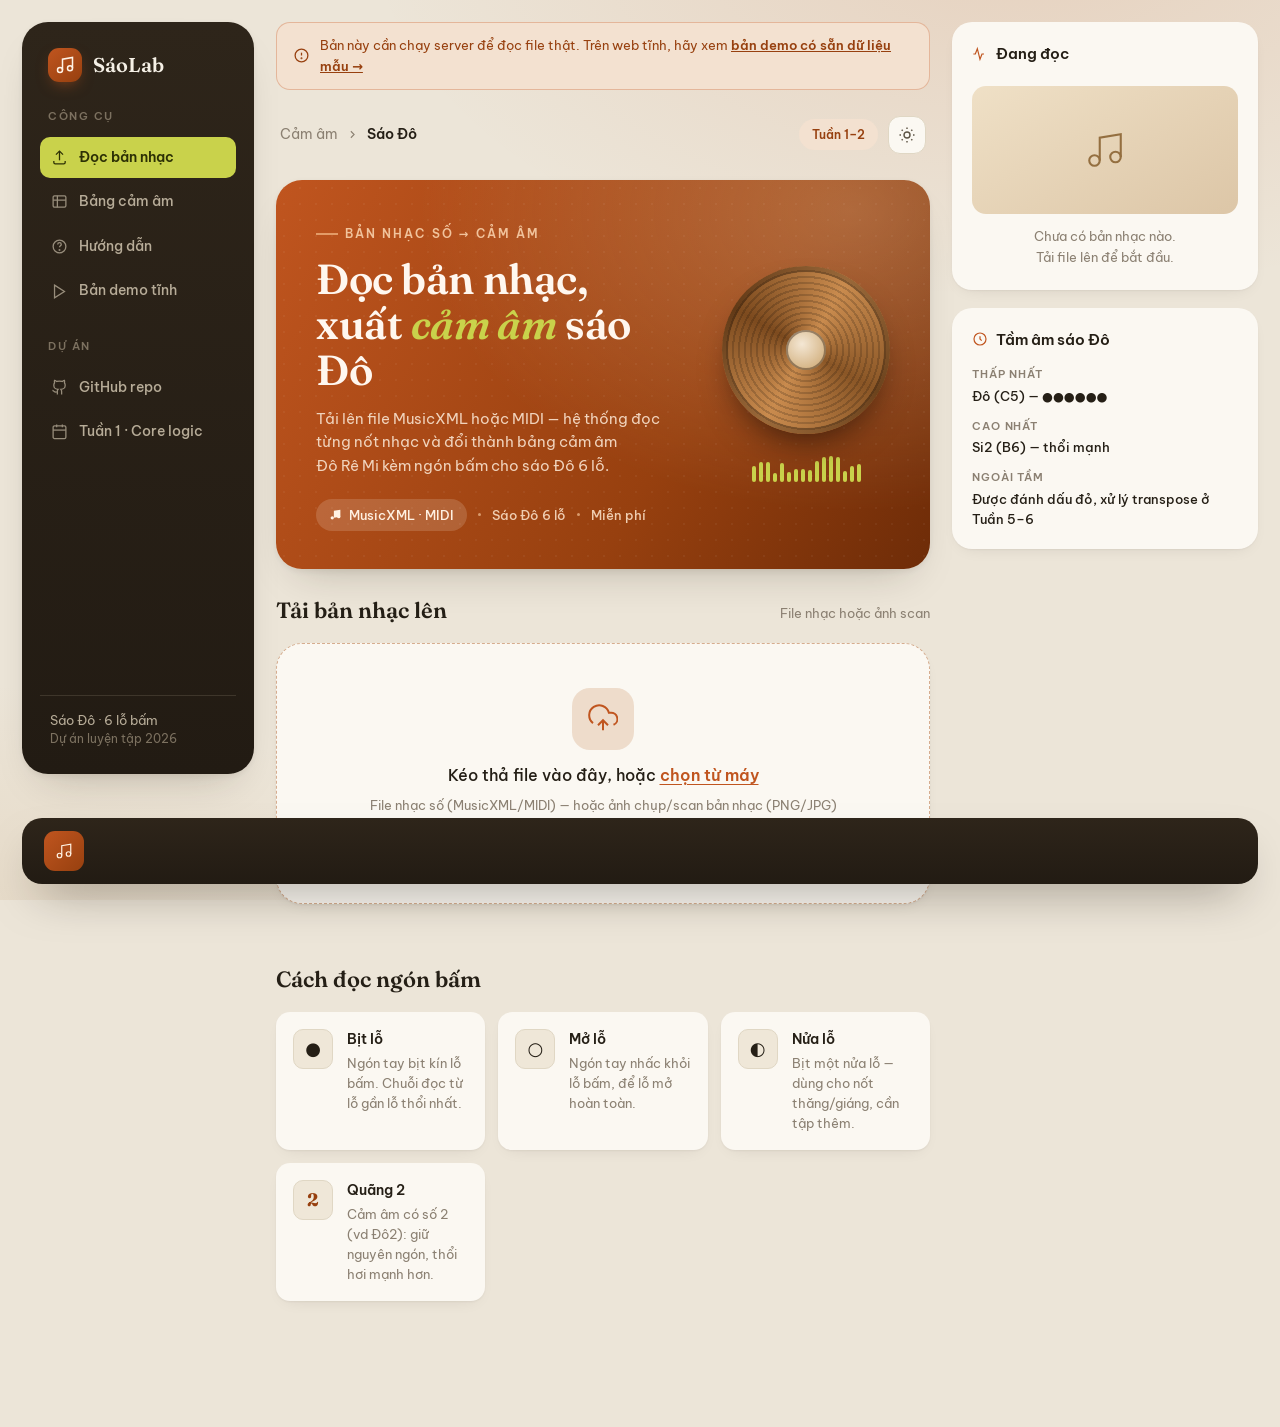
==== commit 4fb05dcb: "Tuần 3-4: OMR đọc ảnh scan + auto-deploy GitHub Pages - omr/reader.py: wrapper ảnh -> MusicXML qua o" ====
--- a/static/index.html
+++ b/static/index.html
@@ -36,6 +36,10 @@
         <svg viewBox="0 0 24 24" fill="none" stroke="currentColor" stroke-width="1.8" width="17" height="17" aria-hidden="true"><circle cx="12" cy="12" r="9"/><path d="M9.5 9a2.5 2.5 0 0 1 5 0c0 1.7-2.5 2-2.5 4"/><circle cx="12" cy="17" r=".5" fill="currentColor"/></svg>
         Hướng dẫn
       </a>
+      <a href="demo.html" class="nav-item">
+        <svg viewBox="0 0 24 24" fill="none" stroke="currentColor" stroke-width="1.8" width="17" height="17" aria-hidden="true"><path d="m5 3 14 9-14 9V3z"/></svg>
+        Bản demo tĩnh
+      </a>
     </nav>
 
     <nav class="nav-group" aria-label="Dự án">
@@ -58,6 +62,12 @@
 
   <!-- ===== Main ===== -->
   <main class="main" id="doc-ban-nhac">
+
+    <div class="offline-banner" id="offlineBanner" hidden>
+      <svg viewBox="0 0 24 24" fill="none" stroke="currentColor" stroke-width="1.8" width="17" height="17" aria-hidden="true"><circle cx="12" cy="12" r="9"/><path d="M12 8v4"/><circle cx="12" cy="16" r=".5" fill="currentColor"/></svg>
+      <p>Bản này cần chạy server để đọc file thật. Trên web tĩnh, hãy xem
+        <a href="demo.html">bản demo có sẵn dữ liệu mẫu →</a></p>
+    </div>
 
     <header class="topbar">
       <nav class="crumbs" aria-label="Vị trí">
@@ -102,17 +112,22 @@
     <section class="upload-wrap">
       <div class="section-head">
         <h2>Tải bản nhạc lên</h2>
-        <span class="section-hint">.musicxml · .xml · .mxl · .mid · .midi</span>
+        <span class="section-hint">File nhạc hoặc ảnh scan</span>
       </div>
 
       <div class="dropzone" id="dropzone" tabindex="0" role="button"
-           aria-label="Kéo thả hoặc bấm để chọn file bản nhạc">
+           aria-label="Kéo thả hoặc bấm để chọn file bản nhạc hoặc ảnh scan">
         <span class="dz-icon">
           <svg viewBox="0 0 24 24" fill="none" stroke="currentColor" stroke-width="1.6" width="30" height="30" aria-hidden="true"><path d="M12 13v8"/><path d="m8 17 4-4 4 4"/><path d="M20.4 16.6A5 5 0 0 0 18 7h-1.3A8 8 0 1 0 4 15.3"/></svg>
         </span>
         <p class="dz-main">Kéo thả file vào đây, hoặc <span class="dz-link">chọn từ máy</span></p>
-        <p class="dz-sub">File MusicXML xuất từ MuseScore hoặc file MIDI đều dùng được</p>
-        <input type="file" id="fileInput" accept=".xml,.musicxml,.mxl,.mid,.midi" hidden>
+        <p class="dz-sub">File nhạc số (MusicXML/MIDI) — hoặc ảnh chụp/scan bản nhạc (PNG/JPG)</p>
+        <div class="dz-formats" aria-hidden="true">
+          <span class="fmt">MusicXML</span><span class="fmt">MIDI</span>
+          <span class="fmt">PNG</span><span class="fmt">JPG</span>
+          <span class="omr-badge" id="omrBadge">Đọc ảnh scan: đang kiểm tra…</span>
+        </div>
+        <input type="file" id="fileInput" accept=".xml,.musicxml,.mxl,.mid,.midi,.png,.jpg,.jpeg,.bmp,.tif,.tiff" hidden>
       </div>
 
       <p class="upload-status" id="uploadStatus" role="status" aria-live="polite"></p>
--- a/static/style.css
+++ b/static/style.css
@@ -222,6 +222,15 @@
 /* ===== Main ===== */
 .main { display: flex; flex-direction: column; gap: 24px; min-width: 0; }
 
+.offline-banner {
+  display: flex; align-items: center; gap: 10px;
+  background: var(--accent-soft); color: var(--accent-deep);
+  border: 1px solid color-mix(in srgb, var(--accent) 30%, transparent);
+  border-radius: var(--r-md); padding: 12px 16px; font-size: 13px;
+}
+.offline-banner svg { flex: none; }
+.offline-banner a { color: var(--accent-deep); font-weight: 600; }
+
 .topbar {
   display: flex; align-items: center; justify-content: space-between;
   gap: 12px; padding: 2px 4px;
@@ -354,6 +363,24 @@
 .dz-main { font-size: 15.5px; font-weight: 500; }
 .dz-link { color: var(--accent); font-weight: 600; text-decoration: underline; text-underline-offset: 3px; }
 .dz-sub { font-size: 12.5px; color: var(--muted); }
+.dz-formats { display: flex; align-items: center; flex-wrap: wrap; gap: 6px; margin-top: 12px; }
+.dz-formats .fmt {
+  font: 600 10.5px var(--font-mono); letter-spacing: .04em; text-transform: uppercase;
+  color: var(--text-2); background: var(--surface-inset);
+  border: 1px solid var(--line); border-radius: 6px; padding: 3px 8px;
+}
+.omr-badge {
+  display: inline-flex; align-items: center; gap: 6px;
+  font-size: 11px; font-weight: 600; color: var(--muted);
+  background: var(--surface-2); border: 1px solid var(--line);
+  border-radius: 999px; padding: 3px 10px;
+}
+.omr-badge::before {
+  content: ""; width: 6px; height: 6px; border-radius: 50%;
+  background: var(--muted); flex: none;
+}
+.omr-badge.on { color: var(--accent-deep); background: var(--accent-soft); border-color: transparent; }
+.omr-badge.on::before { background: #3E9E5B; }
 
 .upload-status { min-height: 22px; margin-top: 12px; font-size: 13.5px; color: var(--muted); }
 .upload-status.error { color: var(--danger); font-weight: 500; }
